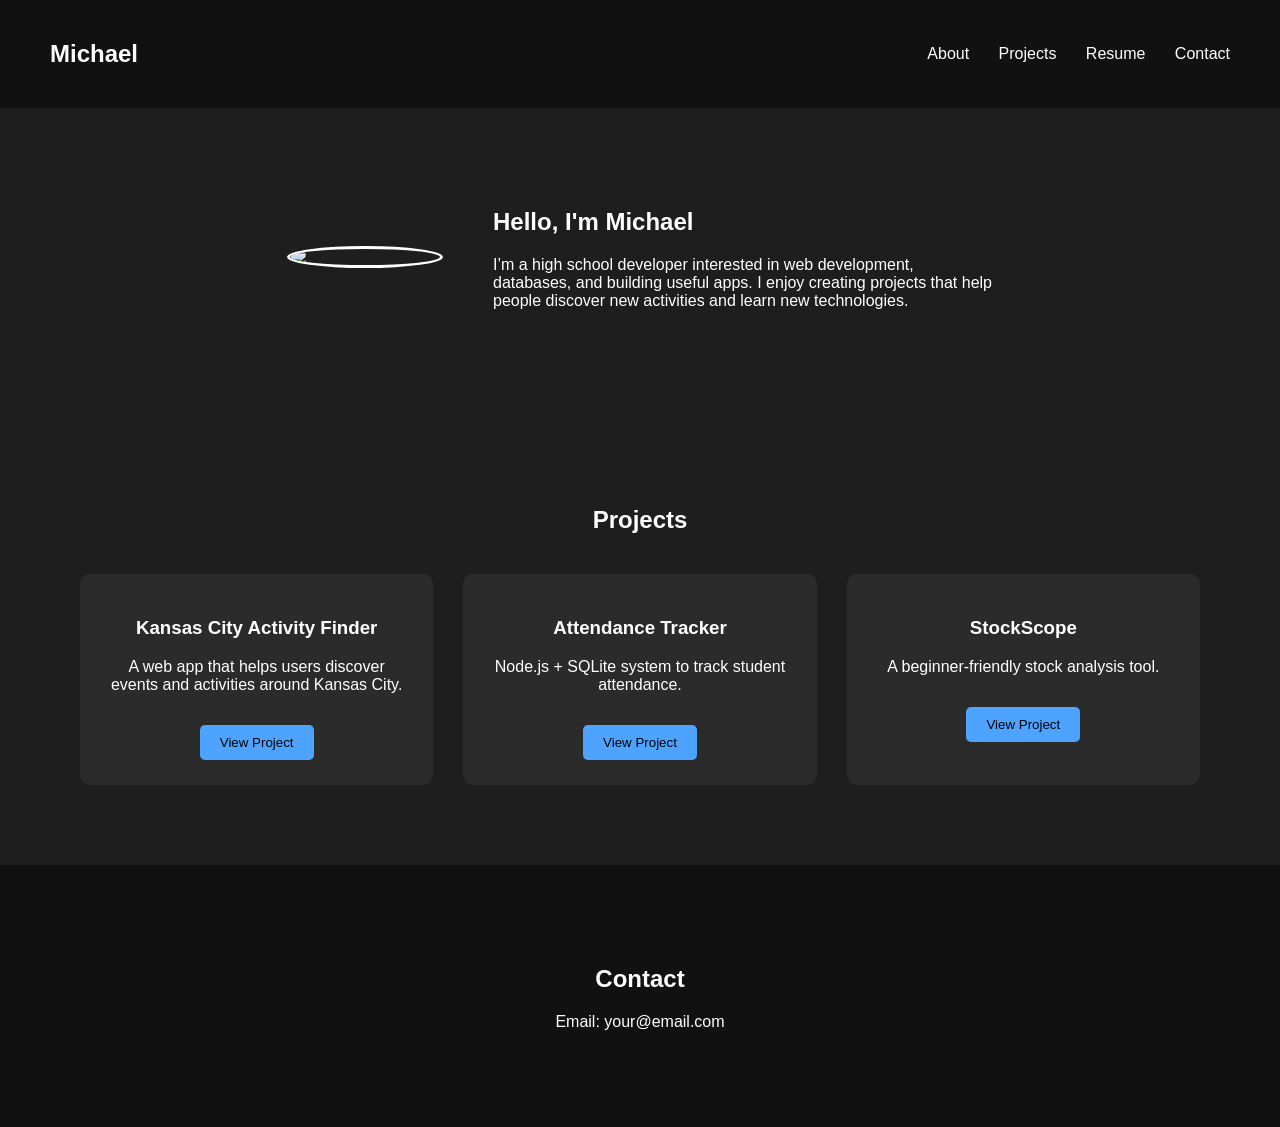
==== index.html @ 70e1e8cb "1st" ====
<!DOCTYPE html>
<html lang="en">

<head>
<meta charset="UTF-8">
<meta name="viewport" content="width=device-width, initial-scale=1.0">
<title>Michael | Developer Portfolio</title>

<link rel="stylesheet" href="style.css">

</head>

<body>

<header>

<h2 class="logo">Michael</h2>

<nav>
<a href="#about">About</a>
<a href="#projects">Projects</a>
<a href="#resume">Resume</a>
<a href="#contact">Contact</a>
</nav>

</header>


<section id="about" class="about">

<img src="images/profile.png" class="profile">

<div class="about-text">
<h1>Hello, I'm Michael</h1>
<p>
I’m a high school developer interested in web development,
databases, and building useful apps. I enjoy creating
projects that help people discover new activities and learn
new technologies.
</p>
</div>

</section>


<section id="projects">

<h2>Projects</h2>

<div class="project-grid">

<div class="card">
<h3>Kansas City Activity Finder</h3>
<p>A web app that helps users discover events and activities around Kansas City.</p>
<button>View Project</button>
</div>

<div class="card">
<h3>Attendance Tracker</h3>
<p>Node.js + SQLite system to track student attendance.</p>
<button>View Project</button>
</div>

<div class="card">
<h3>StockScope</h3>
<p>A beginner-friendly stock analysis tool.</p>
<button>View Project</button>
</div>

</div>

</section>


<section id="contact">

<h2>Contact</h2>

<p>Email: your@email.com</p>

</section>


<script src="script.js"></script>

</body>

</html>
---- style.css ----
body{
margin:0;
font-family:Arial;
background:#1e1e1e;
color:white;
scroll-behavior:smooth;
}

header{
display:flex;
justify-content:space-between;
align-items:center;
padding:20px 50px;
background:#111;
position:sticky;
top:0;
}

.logo{
font-size:24px;
}

nav a{
color:white;
margin-left:25px;
text-decoration:none;
}

nav a:hover{
color:#4da3ff;
}


/* ABOUT */

.about{
display:flex;
align-items:center;
justify-content:center;
gap:50px;
padding:80px;
}

.profile{
width:150px;
border-radius:50%;
border:3px solid white;
}

.about-text{
max-width:500px;
}


/* PROJECTS */

#projects{
padding:80px;
text-align:center;
}

.project-grid{
display:grid;
grid-template-columns:repeat(auto-fit,minmax(250px,1fr));
gap:30px;
margin-top:40px;
}

.card{
background:#2b2b2b;
padding:25px;
border-radius:10px;
transition:0.3s;
}

.card:hover{
transform:translateY(-10px);
box-shadow:0 10px 25px rgba(0,0,0,.4);
}

button{
background:#4da3ff;
border:none;
padding:10px 20px;
margin-top:15px;
cursor:pointer;
border-radius:5px;
}

button:hover{
background:#2e7fd6;
}


/* CONTACT */

#contact{
padding:80px;
text-align:center;
background:#111;
}
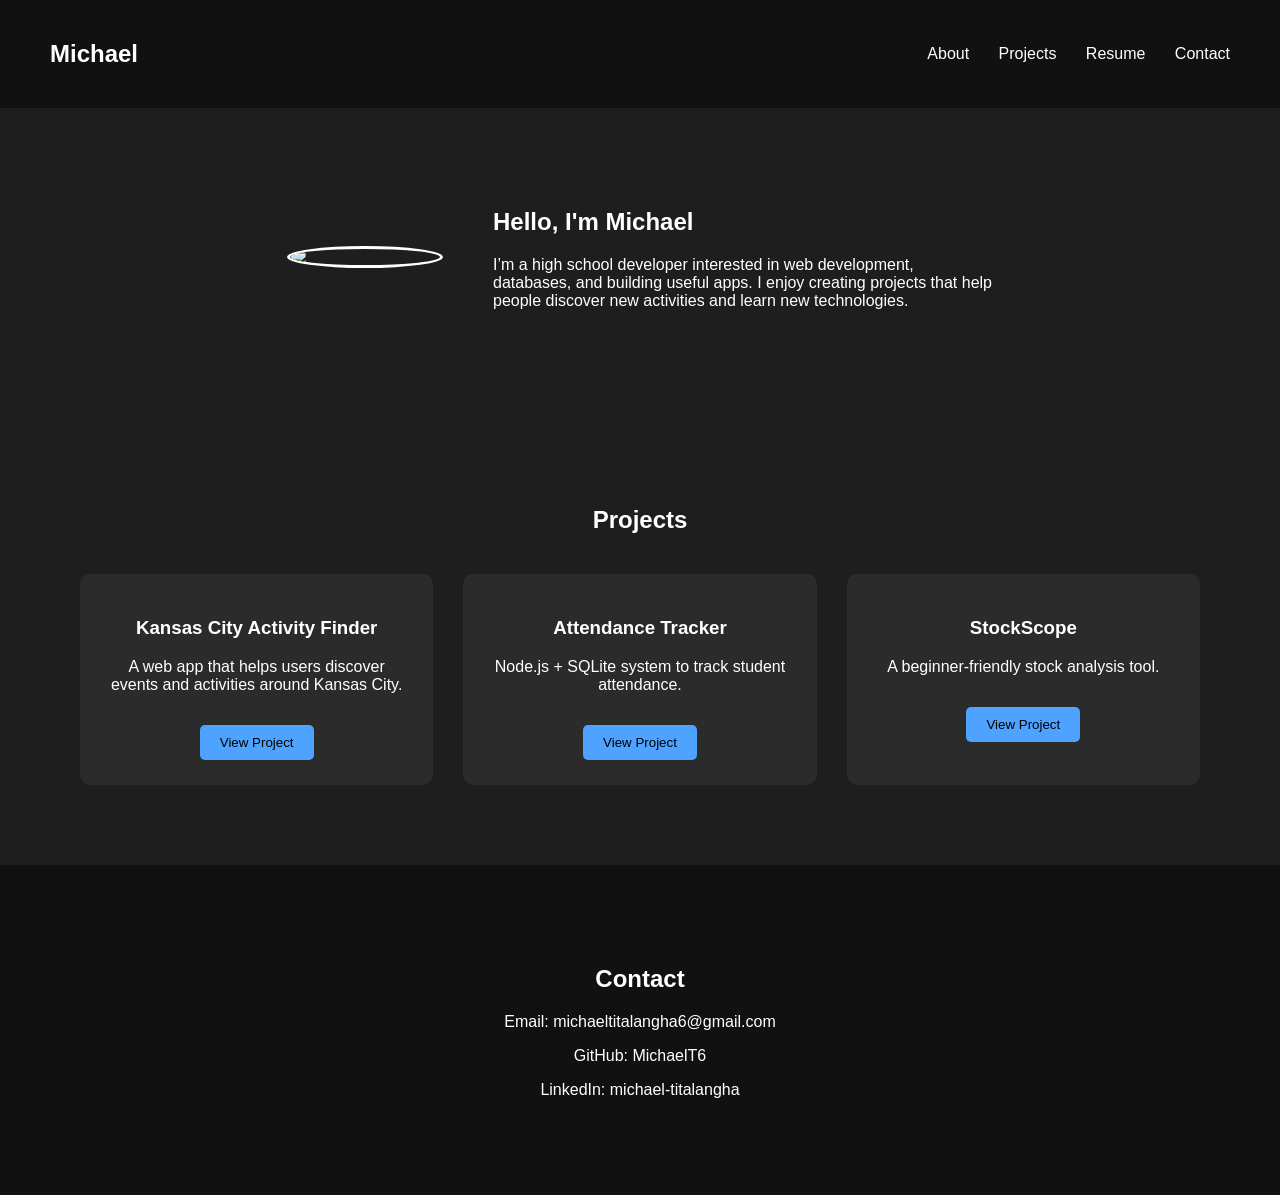
==== commit 54778b95: "editted contact info" ====
--- a/index.html
+++ b/index.html
@@ -76,7 +76,11 @@
 
 <h2>Contact</h2>
 
-<p>Email: your@email.com</p>
+<p>Email: michaeltitalangha6@gmail.com</p>
+
+<p>GitHub: MichaelT6</p>
+
+<p>LinkedIn: michael-titalangha</p>
 
 </section>
 
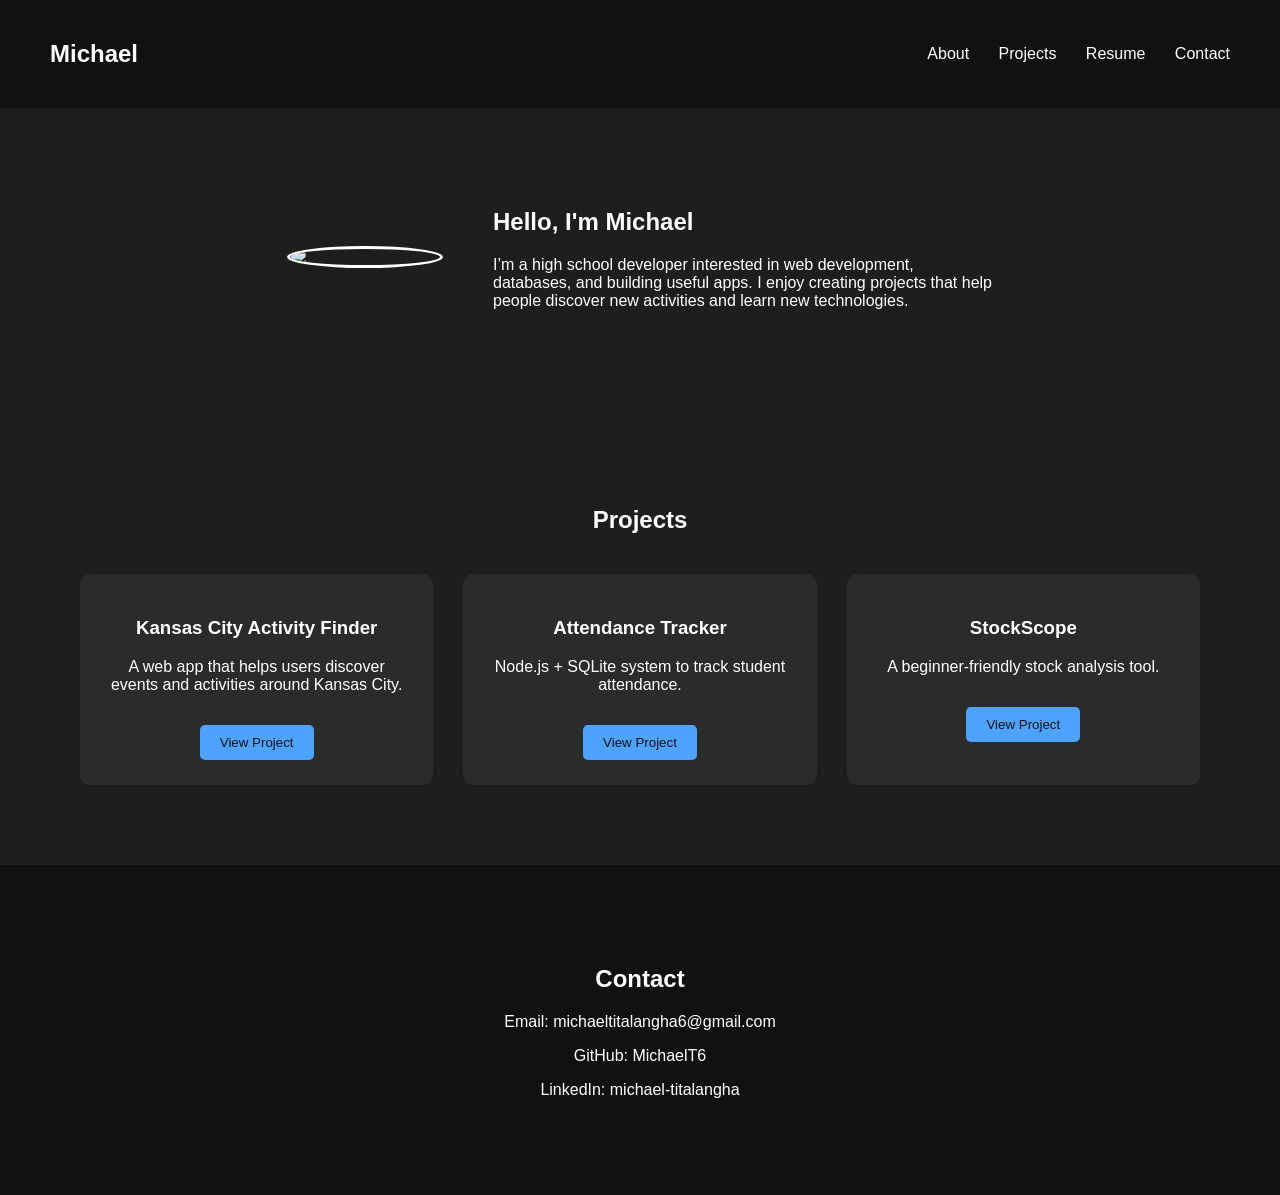
==== commit 45f75498: "made all project buttons work, and added a resume page" ====
--- a/index.html
+++ b/index.html
@@ -52,19 +52,19 @@
 <div class="card">
 <h3>Kansas City Activity Finder</h3>
 <p>A web app that helps users discover events and activities around Kansas City.</p>
-<button>View Project</button>
+<button><a href="https://github.com/MichaelT6/Activity-Finder" target="_blank" id="underline">View Project</a></button>
 </div>
 
 <div class="card">
 <h3>Attendance Tracker</h3>
 <p>Node.js + SQLite system to track student attendance.</p>
-<button>View Project</button>
+<button><a href="https://github.com/MichaelT6/Attendance-Tracker" target="_blank" id="underline">View Project</a></button>
 </div>
 
 <div class="card">
 <h3>StockScope</h3>
 <p>A beginner-friendly stock analysis tool.</p>
-<button>View Project</button>
+<button><a href="https://github.com/MichaelT6/StockScope" target="_blank" id="underline">View Project</a></button>
 </div>
 
 </div>
--- a/style.css
+++ b/style.css
@@ -98,4 +98,9 @@
 padding:80px;
 text-align:center;
 background:#111;
-}+}
+
+#underline {
+  text-decoration: none;
+  color: #111;
+}
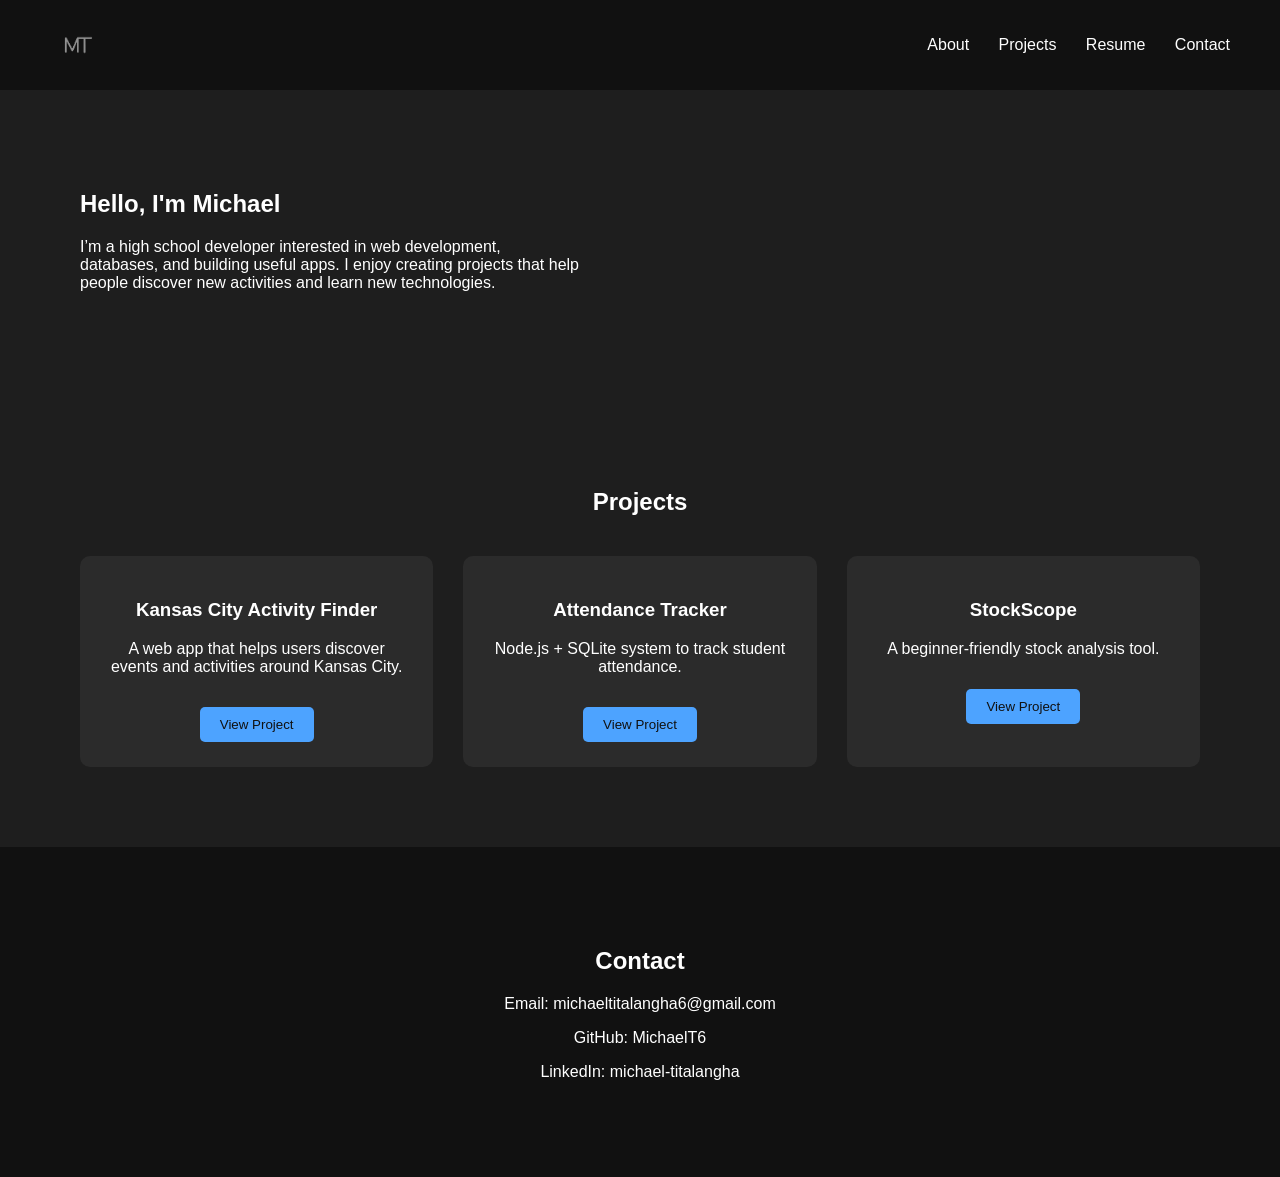
==== commit 9a56978e: "added logo and moved things around" ====
--- a/index.html
+++ b/index.html
@@ -14,12 +14,12 @@
 
 <header>
 
-<h2 class="logo">Michael</h2>
+<img src="Adobe Express - file.png" alt="" class="logo">
 
 <nav>
 <a href="#about">About</a>
 <a href="#projects">Projects</a>
-<a href="#resume">Resume</a>
+<a href="resume.html">Resume</a>
 <a href="#contact">Contact</a>
 </nav>
 
@@ -28,7 +28,7 @@
 
 <section id="about" class="about">
 
-<img src="images/profile.png" class="profile">
+
 
 <div class="about-text">
 <h1>Hello, I'm Michael</h1>
@@ -58,13 +58,13 @@
 <div class="card">
 <h3>Attendance Tracker</h3>
 <p>Node.js + SQLite system to track student attendance.</p>
-<button><a href="https://github.com/MichaelT6/Attendance-Tracker" target="_blank" id="underline">View Project</a></button>
+<button><a href="https://github.com/MichaelT6/PrepKc-attendence-page" target="_blank" id="underline">View Project</a></button>
 </div>
 
 <div class="card">
 <h3>StockScope</h3>
 <p>A beginner-friendly stock analysis tool.</p>
-<button><a href="https://github.com/MichaelT6/StockScope" target="_blank" id="underline">View Project</a></button>
+<button><a href="https://github.com/MichaelT6/Stock-Scope" target="_blank" id="underline">View Project</a></button>
 </div>
 
 </div>
--- a/style.css
+++ b/style.css
@@ -104,3 +104,18 @@
   text-decoration: none;
   color: #111;
 }
+
+@media (max-width: 768px) {
+  .about, #projects, #contact, .resume-container {
+    padding: 40px 20px;
+  }
+}
+
+.logo{
+  width: 50px;
+  height: 50px;
+}
+
+.about-text{
+  margin-right: auto;
+}
